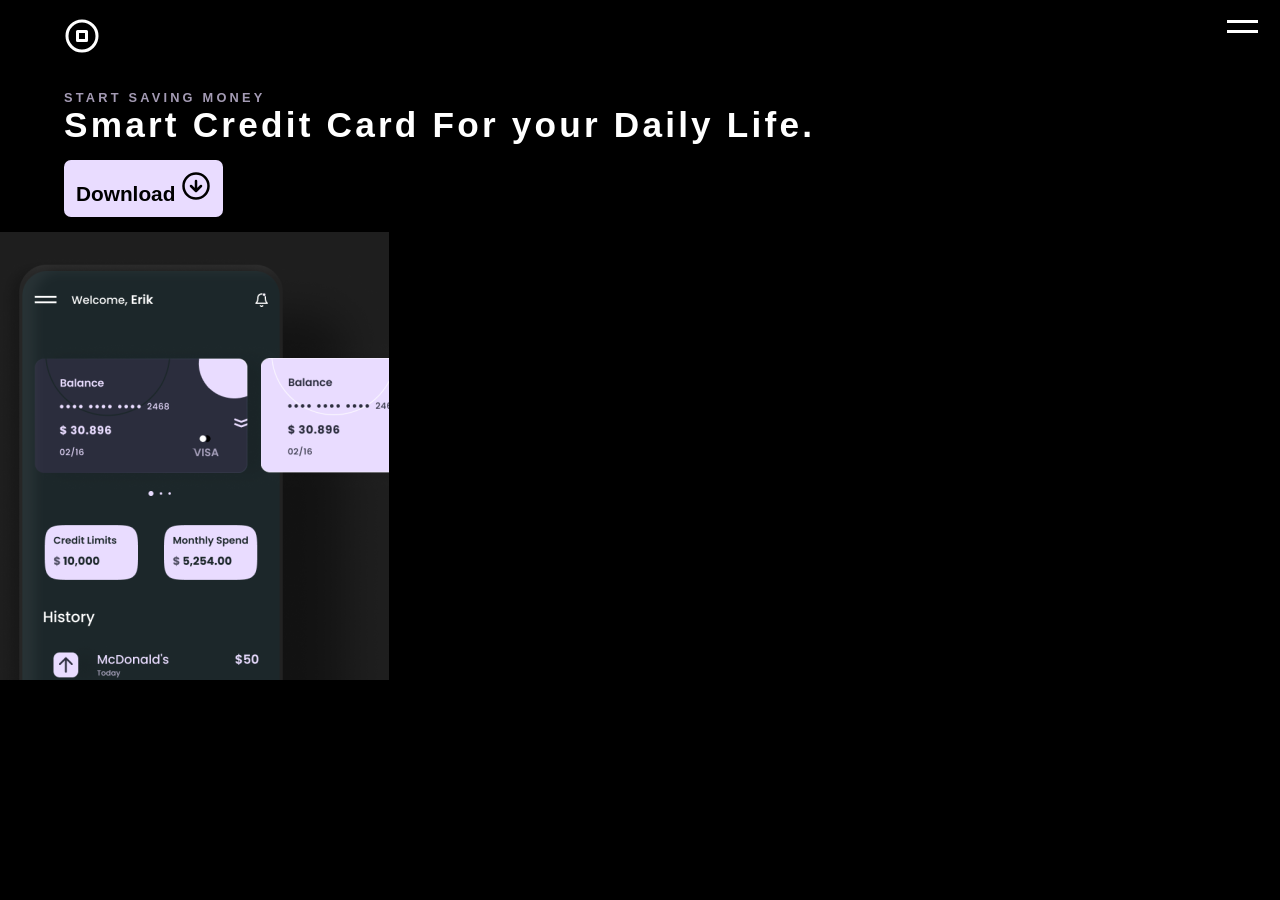
==== payment-landing-page/payment-landing-page/index.html @ d644b0a0 "css styling for mibile" ====
<!DOCTYPE html>
<html lang="en">
<head>
  <meta charset="UTF-8">
  <meta http-equiv="X-UA-Compatible" content="IE=edge">
  <meta name="viewport" content="width=device-width, initial-scale=1.0">
  <link href="style.css" rel="stylesheet">
  <script src="script.js" defer></script>
  <title>Payment Landing Page</title>
</head>
<body>
  <svg xmlns="http://www.w3.org/2000/svg" width="36" height="36" viewBox="0 0 24 24" fill="none" stroke="#fff" stroke-width="2" stroke-linecap="round" stroke-linejoin="round" style="position: absolute;z-index: 2; top: 2vh; left: 5vw;"><circle cx="12" cy="12" r="10"></circle><rect x="9" y="9" width="6" height="6"></rect></svg>
  <div id="myNav" class="overlay">
    <div class="overlay-content">
      <a href="#">About</a>
      <a href="#">Services</a>
      <a href="#">Clients</a>
      <a href="#">Contact</a>
    </div>
  </div>
  <div id="menu" class="btn1" onclick="myFunction(); openNav()">
    <div class="icon-left"></div>
    <div class="icon-right"></div>
  </div>
  <div id="content">
    <p>START SAVING MONEY</p>
    <h1>Smart Credit Card For your Daily Life.</h1>
    <button type="button">Download
      <svg xmlns="http://www.w3.org/2000/svg" width="30" height="30" viewBox="0 0 24 24" fill="none" stroke="#000" stroke-width="2" stroke-linecap="round" stroke-linejoin="round"> <circle cx="12" cy="12" r="10"/><path d="M16 12l-4 4-4-4M12 8v7"/></svg>
    </button>
  </div>
  <img id="hero-image" src="design/Hero Image.png">
</body>
</html>
---- payment-landing-page/payment-landing-page/style.css ----
@import "compass/css3";

:root {
  --menu-color: white;
  --icon-width: 18px;
  --icon-height: 3px;
}

* {
  padding: 0;
  margin: 0;
  box-sizing: border-box;
  font-family: Arial, Helvetica, sans-serif;
}

body {
  background-color: black;
  color: white;
}

#menu::before, #menu::after {
  box-sizing: border-box;
}

.btn1 {
  width: 60px;
  height: 60px;
  transition-duration: 0.5s;
  position: absolute;
  right: 0;
  z-index: 2;
  top: 0;
}

.btn1 .icon-left::after {
  transition-duration: 0.5s;
  position: absolute;
  width: var(--icon-width);
  height: var(--icon-height);
  background-color: var(--menu-color);
  content: "";
  top: 0;
}

.btn1 .icon-left::before {
  transition-duration: 0.5s;
  position: absolute;
  width: var(--icon-width);
  height: var(--icon-height);
  background-color: var(--menu-color);
  content: "";
  top: -10px;
}

.btn1 .icon-left {
  transition-duration: 0.5s;
  position: absolute;
  height: 0;
  width: 30px;
  top: 30px;
  background-color: var(--menu-color);
  right: 23px;
}

.btn1 .icon-right::after {
  transition-duration: 0.5s;
  position: absolute;
  width: var(--icon-width);
  height: var(--icon-height);
  background-color: var(--menu-color);
  content: "";
  top: 0;
}

.btn1 .icon-right::before {
  transition-duration: 0.5s;
  position: absolute;
  width: var(--icon-width);
  height: var(--icon-height);
  background-color: var(--menu-color);
  content: "";
  top: -10px;
}

.btn1 .icon-right {
  transition-duration: 0.5s;
  position: absolute;
  height: 0;
  width: 30px;
  top: 30px;
  background-color: var(--menu-color);
  right: 10px;
}

.btn1.open .icon-left::after {
  transform: rotateZ(-45deg) scaleX(1.2) translate(4px, -4px);
  top: 12px;
}

.btn1.open .icon-left::before {
  transform: rotateZ(45deg) scaleX(1.2) translate(4px, 4px);
  top: -12px;
}

.btn1.open .icon-left {
  transition-duration: 0.5s;
  background: transparent;
}

.btn1.open .icon-right::after {
  transform: rotateZ(45deg) scaleX(1.2) translate(-4px, -4px);
  top: 12px;
}

.btn1.open .icon-right::before {
  transform: rotateZ(-45deg) scaleX(1.2) translate(-4px, 4px);
  top: -12px;
}

.btn1.open .icon-right {
  transition-duration: 0.5s;
  background: transparent;
}

#hero-image {
  max-width: 100vw;
}

.overlay {
  height: 0%;
  width: 100%;
  position: fixed;
  z-index: 1;
  top: 0;
  left: 0;
  background-color: rgb(0,0,0);
  background-color: rgba(0,0,0, 0.9);
  overflow-y: hidden;
  transition: 0.5s;
}

.overlay-content {
  position: relative;
  top: 25%;
  width: 100%;
  text-align: center;
  margin-top: 30px;
}

.overlay a {
  padding: 8px;
  text-decoration: none;
  font-size: 36px;
  color: #818181;
  display: block;
  transition: 0.3s;
}

.overlay a:hover, .overlay a:focus {
  color: #f1f1f1;
}

.overlay {
  position: absolute;
  right: 45px;
  font-size: 60px;
}

@media screen and (max-height: 450px) {
  .overlay {overflow-y: auto;
    font-size: 40px;
    top: 15px;
    right: 35px;}
  .overlay a {font-size: 20px}
}

#content {
  margin: 10vh 5vw 0;
}

div > p {
  color: #e9dcffb4;
  font-size: 0.8rem;
  font-weight: 100;
  letter-spacing: 0.2rem;
  font-weight: 600;
}

div > h1 {
  font-size: 2.2rem;
  letter-spacing: 0.2rem;
}

div > button {
  background-color: #e9dcff;
  padding: 11px 12px;
  border-radius: 7px;
  font-size: 1.3rem;
  margin: 15px 0;
  font-weight: 600;
  border: none;
  cursor: pointer;
  vertical-align: middle;
}
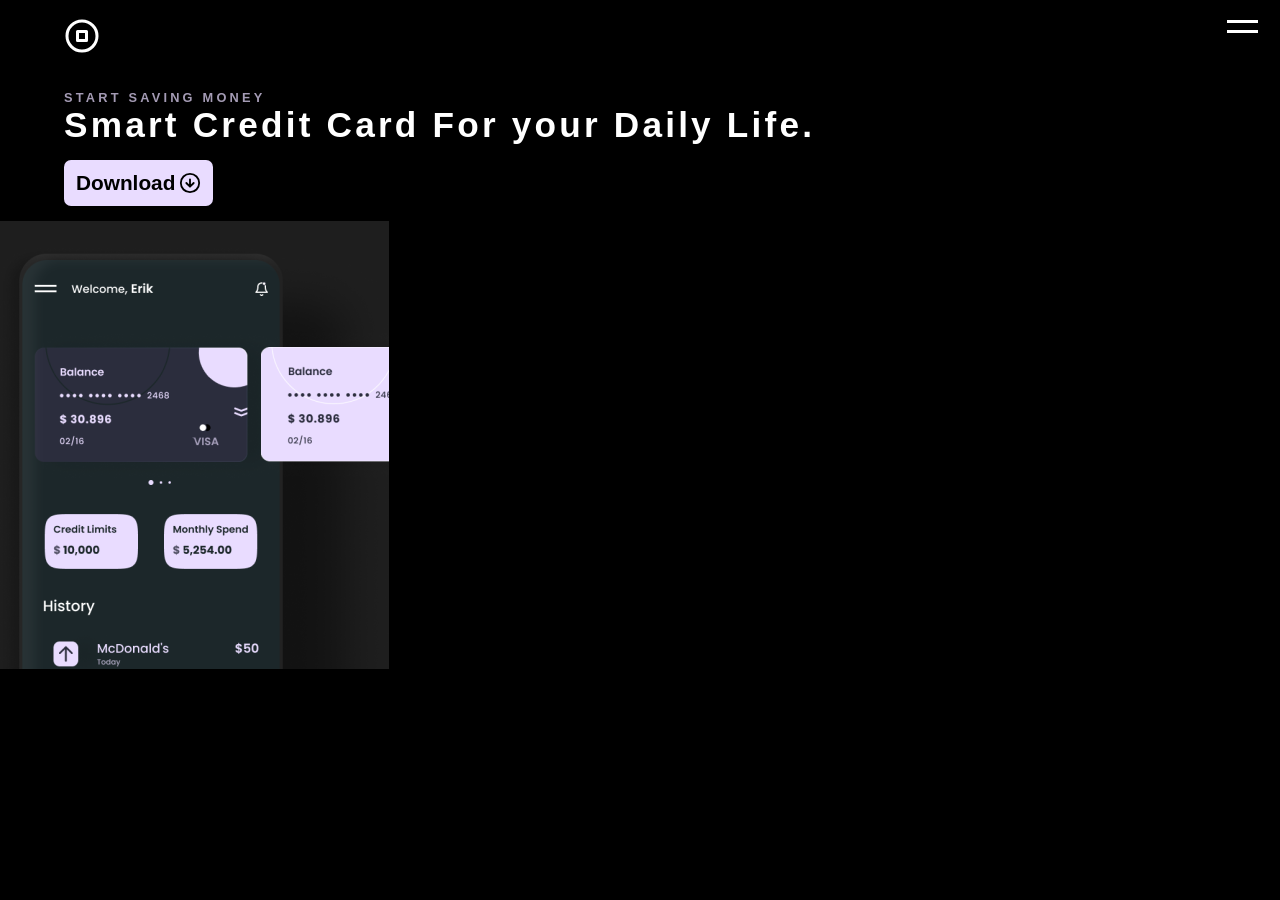
==== commit f5bb7b8b: "mobile overlay styling" ====
--- a/payment-landing-page/payment-landing-page/index.html
+++ b/payment-landing-page/payment-landing-page/index.html
@@ -12,10 +12,13 @@
   <svg xmlns="http://www.w3.org/2000/svg" width="36" height="36" viewBox="0 0 24 24" fill="none" stroke="#fff" stroke-width="2" stroke-linecap="round" stroke-linejoin="round" style="position: absolute;z-index: 2; top: 2vh; left: 5vw;"><circle cx="12" cy="12" r="10"></circle><rect x="9" y="9" width="6" height="6"></rect></svg>
   <div id="myNav" class="overlay">
     <div class="overlay-content">
-      <a href="#">About</a>
-      <a href="#">Services</a>
-      <a href="#">Clients</a>
-      <a href="#">Contact</a>
+      <a href="#">Features</a>
+      <a href="#">Pricing</a>
+      <a href="#">Help</a>
+      <a href="#">Blog</a>
+      <a href="#">About us</a>
+      <a href="#">Log In</a>
+      <a href="#">Sign Up</a>
     </div>
   </div>
   <div id="menu" class="btn1" onclick="myFunction(); openNav()">
@@ -26,7 +29,7 @@
     <p>START SAVING MONEY</p>
     <h1>Smart Credit Card For your Daily Life.</h1>
     <button type="button">Download
-      <svg xmlns="http://www.w3.org/2000/svg" width="30" height="30" viewBox="0 0 24 24" fill="none" stroke="#000" stroke-width="2" stroke-linecap="round" stroke-linejoin="round"> <circle cx="12" cy="12" r="10"/><path d="M16 12l-4 4-4-4M12 8v7"/></svg>
+      <svg xmlns="http://www.w3.org/2000/svg" width="22" height="22" viewBox="0 0 24 24" fill="none" stroke="#000" stroke-width="2" stroke-linecap="round" stroke-linejoin="round" style="margin-left: 4px;"> <circle cx="12" cy="12" r="10"/><path d="M16 12l-4 4-4-4M12 8v7"/></svg>
     </button>
   </div>
   <img id="hero-image" src="design/Hero Image.png">
--- a/payment-landing-page/payment-landing-page/style.css
+++ b/payment-landing-page/payment-landing-page/style.css
@@ -134,30 +134,35 @@
   top: 0;
   left: 0;
   background-color: rgb(0,0,0);
-  background-color: rgba(0,0,0, 0.9);
   overflow-y: hidden;
   transition: 0.5s;
 }
 
 .overlay-content {
   position: relative;
-  top: 25%;
+  top: 10vh;
   width: 100%;
-  text-align: center;
   margin-top: 30px;
+  display: flex;
+  flex-direction: column;
+  gap: 0.4em;
 }
 
 .overlay a {
-  padding: 8px;
+  padding: 11px 12px;
   text-decoration: none;
-  font-size: 36px;
-  color: #818181;
+  font-size: 1.7rem;
+  color: #ffffff;
   display: block;
   transition: 0.3s;
+  margin: 0 5vw;
+  letter-spacing: 0.1rem;
 }
 
 .overlay a:hover, .overlay a:focus {
-  color: #f1f1f1;
+  background-color: #e9dcff;
+  color: black;
+  border-radius: 7px;
 }
 
 .overlay {
@@ -200,5 +205,7 @@
   font-weight: 600;
   border: none;
   cursor: pointer;
-  vertical-align: middle;
+  display: flex;
+  justify-content: center;
+  align-items: center;
 }
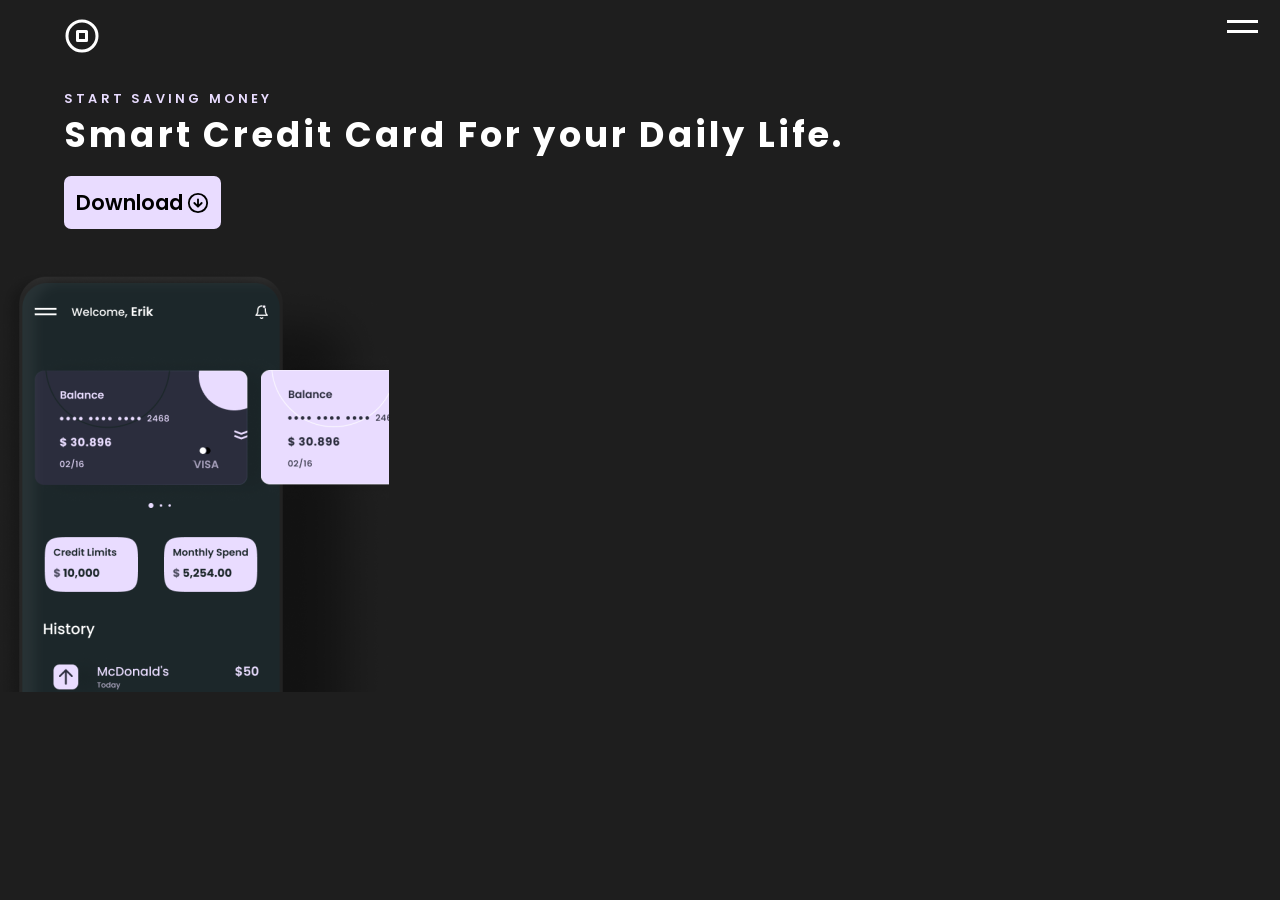
==== commit 4f4504a8: "colors changes to match designer request" ====
--- a/payment-landing-page/payment-landing-page/index.html
+++ b/payment-landing-page/payment-landing-page/index.html
@@ -5,6 +5,9 @@
   <meta http-equiv="X-UA-Compatible" content="IE=edge">
   <meta name="viewport" content="width=device-width, initial-scale=1.0">
   <link href="style.css" rel="stylesheet">
+  <link rel="preconnect" href="https://fonts.googleapis.com">
+  <link rel="preconnect" href="https://fonts.gstatic.com" crossorigin>
+  <link href="https://fonts.googleapis.com/css2?family=Poppins:ital,wght@0,100;0,200;0,300;0,400;0,500;0,600;0,700;0,800;0,900;1,100;1,200;1,300;1,400;1,500;1,600;1,700;1,800;1,900&display=swap" rel="stylesheet">
   <script src="script.js" defer></script>
   <title>Payment Landing Page</title>
 </head>
--- a/payment-landing-page/payment-landing-page/style.css
+++ b/payment-landing-page/payment-landing-page/style.css
@@ -4,22 +4,29 @@
   --menu-color: white;
   --icon-width: 18px;
   --icon-height: 3px;
+  --button-BG-color: #E9DCFF;
+  --app-BG-color: #1E1E1E;
 }
 
 * {
   padding: 0;
   margin: 0;
   box-sizing: border-box;
-  font-family: Arial, Helvetica, sans-serif;
-}
-
-body {
+  font-family: "Poppins", sans-serif;
+  background-color: var(--app-BG-color);
+}
+
+body {--BG-color
   background-color: black;
   color: white;
 }
 
 #menu::before, #menu::after {
   box-sizing: border-box;
+}
+
+svg {
+  display: inline-block;
 }
 
 .btn1 {
@@ -121,6 +128,7 @@
   transition-duration: 0.5s;
   background: transparent;
 }
+  
 
 #hero-image {
   max-width: 100vw;
@@ -128,12 +136,11 @@
 
 .overlay {
   height: 0%;
-  width: 100%;
+  width: 100vw;
   position: fixed;
   z-index: 1;
   top: 0;
   left: 0;
-  background-color: rgb(0,0,0);
   overflow-y: hidden;
   transition: 0.5s;
 }
@@ -149,18 +156,18 @@
 }
 
 .overlay a {
-  padding: 11px 12px;
+  padding: 0 11px;
   text-decoration: none;
-  font-size: 1.7rem;
+  font-size: 1.5rem;
+  font-weight: 600;
   color: #ffffff;
   display: block;
   transition: 0.3s;
   margin: 0 5vw;
-  letter-spacing: 0.1rem;
 }
 
 .overlay a:hover, .overlay a:focus {
-  background-color: #e9dcff;
+  background-color: var(--button-BG-color);
   color: black;
   border-radius: 7px;
 }
@@ -169,14 +176,7 @@
   position: absolute;
   right: 45px;
   font-size: 60px;
-}
-
-@media screen and (max-height: 450px) {
-  .overlay {overflow-y: auto;
-    font-size: 40px;
-    top: 15px;
-    right: 35px;}
-  .overlay a {font-size: 20px}
+  border-radius: 7px;
 }
 
 #content {
@@ -184,7 +184,7 @@
 }
 
 div > p {
-  color: #e9dcffb4;
+  color: var(--button-BG-color);
   font-size: 0.8rem;
   font-weight: 100;
   letter-spacing: 0.2rem;
@@ -197,7 +197,7 @@
 }
 
 div > button {
-  background-color: #e9dcff;
+  background-color: var(--button-BG-color);
   padding: 11px 12px;
   border-radius: 7px;
   font-size: 1.3rem;
@@ -208,4 +208,38 @@
   display: flex;
   justify-content: center;
   align-items: center;
+}
+
+svg {
+  background: initial;
+}
+@media screen and (min-width: 1300px) {
+  #menu {
+    display: none;
+  }
+
+  .overlay-content {
+    flex-direction: row;
+    gap: 0;
+  }
+
+  .overlay a {
+    font-size: 1.2rem;
+    font-weight: 600;
+  }
+
+  .overlay a:hover, .overlay a:focus {
+    background-color: inherit;
+    color: var(--button-BG-color);
+    border-radius: none;
+  }
+
+  #myNav {
+    border: 2px solid red;
+    height: 10vh;
+  }
+
+  .overlay {
+    overflow: auto;
+  }
 }
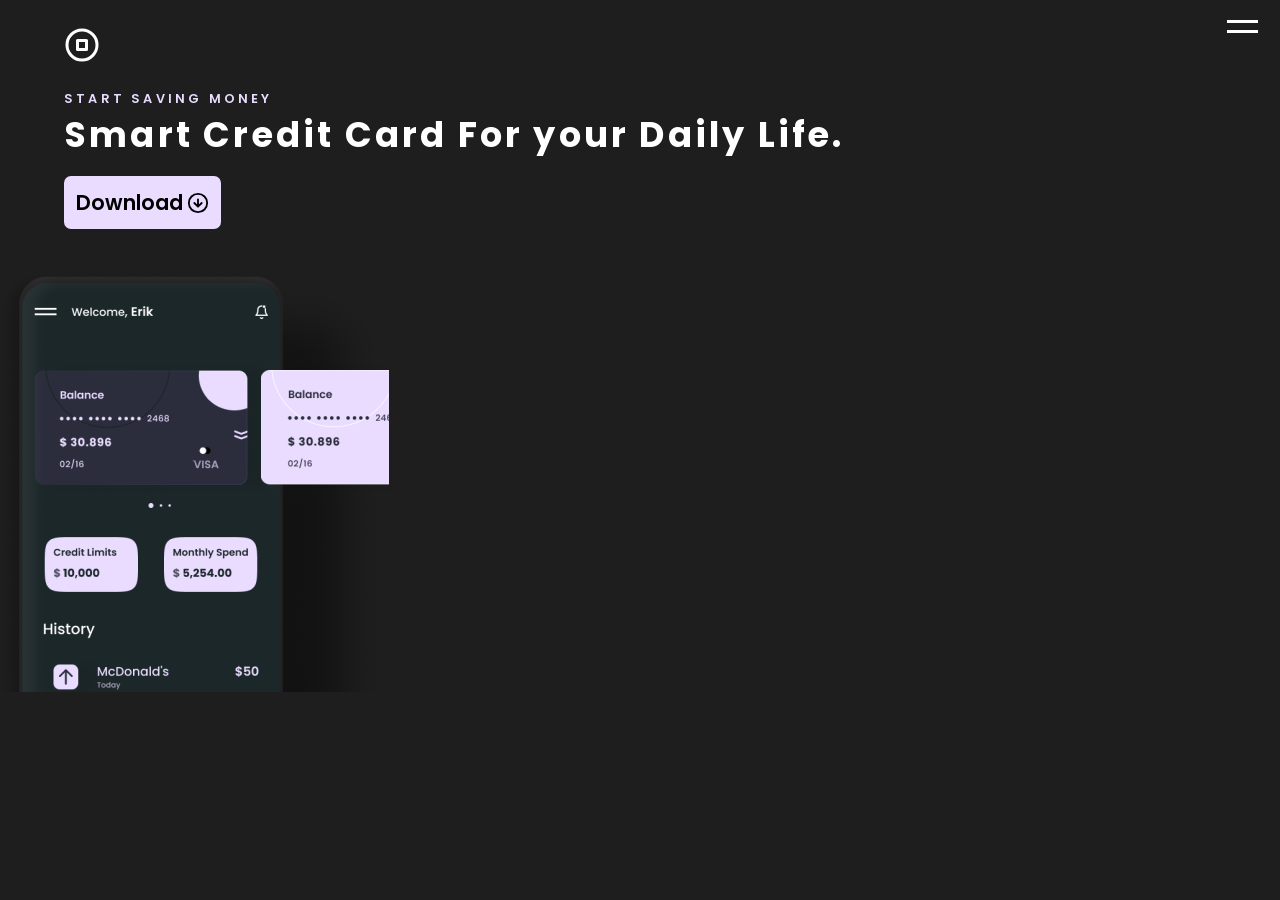
==== commit 216d1917: "navigation bar flex and svg logo changed" ====
--- a/payment-landing-page/payment-landing-page/index.html
+++ b/payment-landing-page/payment-landing-page/index.html
@@ -12,7 +12,7 @@
   <title>Payment Landing Page</title>
 </head>
 <body>
-  <svg xmlns="http://www.w3.org/2000/svg" width="36" height="36" viewBox="0 0 24 24" fill="none" stroke="#fff" stroke-width="2" stroke-linecap="round" stroke-linejoin="round" style="position: absolute;z-index: 2; top: 2vh; left: 5vw;"><circle cx="12" cy="12" r="10"></circle><rect x="9" y="9" width="6" height="6"></rect></svg>
+  <svg xmlns="http://www.w3.org/2000/svg" width="36" height="36" viewBox="0 0 24 24" fill="none" stroke="#fff" stroke-width="2" stroke-linecap="round" stroke-linejoin="round" style="position: absolute;z-index: 2; top: 3vh; left: 5vw;"><circle cx="12" cy="12" r="10"></circle><rect x="9" y="9" width="6" height="6"></rect></svg>
   <div id="myNav" class="overlay">
     <div class="overlay-content">
       <a href="#">Features</a>
@@ -20,8 +20,10 @@
       <a href="#">Help</a>
       <a href="#">Blog</a>
       <a href="#">About us</a>
-      <a href="#">Log In</a>
-      <a href="#">Sign Up</a>
+      <div class="account-buttons">
+        <a href="#">Log In</a>
+        <a href="#">Sign Up</a>
+      </div>
     </div>
   </div>
   <div id="menu" class="btn1" onclick="myFunction(); openNav()">
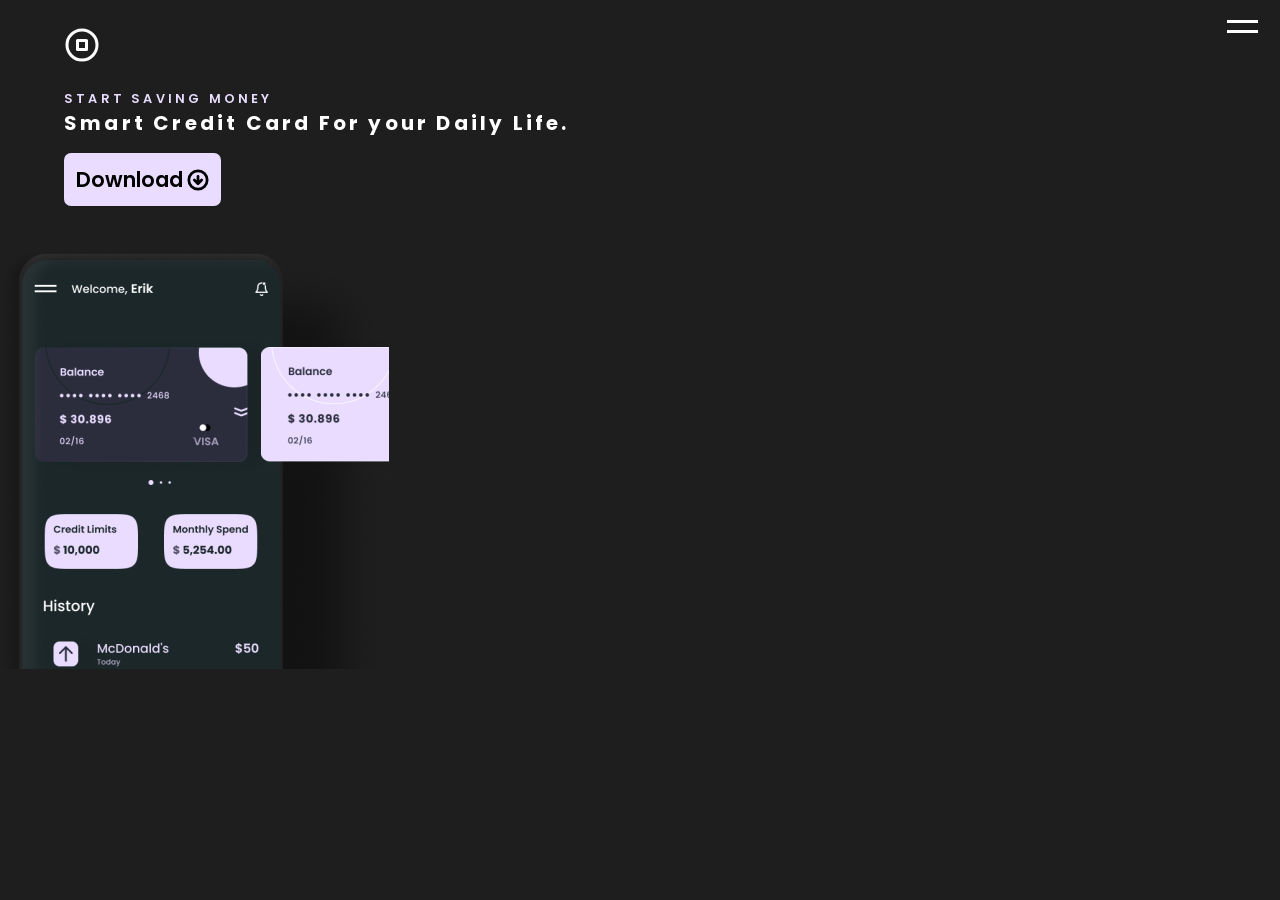
==== commit 3de7127f: "id content font adjustments" ====
--- a/payment-landing-page/payment-landing-page/index.html
+++ b/payment-landing-page/payment-landing-page/index.html
@@ -34,7 +34,7 @@
     <p>START SAVING MONEY</p>
     <h1>Smart Credit Card For your Daily Life.</h1>
     <button type="button">Download
-      <svg xmlns="http://www.w3.org/2000/svg" width="22" height="22" viewBox="0 0 24 24" fill="none" stroke="#000" stroke-width="2" stroke-linecap="round" stroke-linejoin="round" style="margin-left: 4px;"> <circle cx="12" cy="12" r="10"/><path d="M16 12l-4 4-4-4M12 8v7"/></svg>
+      <svg xmlns="http://www.w3.org/2000/svg" width="22" height="22" viewBox="0 0 24 24" fill="none" stroke="#000" stroke-width="3" stroke-linecap="round" stroke-linejoin="round" style="margin-left: 4px;"> <circle cx="12" cy="12" r="10"/><path d="M16 12l-4 4-4-4M12 8v7"/></svg>
     </button>
   </div>
   <img id="hero-image" src="design/Hero Image.png">
--- a/payment-landing-page/payment-landing-page/style.css
+++ b/payment-landing-page/payment-landing-page/style.css
@@ -191,8 +191,8 @@
   font-weight: 600;
 }
 
-div > h1 {
-  font-size: 2.2rem;
+#content > h1 {
+  font-size: 20px;
   letter-spacing: 0.2rem;
 }
 
@@ -220,13 +220,18 @@
 
   .overlay-content {
     flex-direction: row;
-    gap: 0;
-  }
-
-  .overlay a {
+    justify-content: center;
+    gap: 3vw;
+    top: 0;
+    margin-top: 3.5vh;
+  }
+
+  .overlay-content  a {
     font-size: 1.2rem;
     font-weight: 600;
-  }
+    margin: 0;
+  }
+
 
   .overlay a:hover, .overlay a:focus {
     background-color: inherit;
@@ -235,11 +240,38 @@
   }
 
   #myNav {
-    border: 2px solid red;
     height: 10vh;
   }
 
   .overlay {
     overflow: auto;
   }
+
+  body > svg {
+    width: 48px;
+    height: 48px;
+  }
+
+  .account-buttons {
+    display: flex;
+    justify-content: flex-end;
+    flex-grow: 2;
+  }
+
+  #content {
+    max-width: 542px;
+    margin-top: 25vh;
+  }
+
+  #content > p {
+    font-size: 1rem;
+  }
+
+  #content > h1 {
+    font-size: 3rem;
+  }
+
+  #content > button {
+    font-size: 1.6rem;
+  }
 }
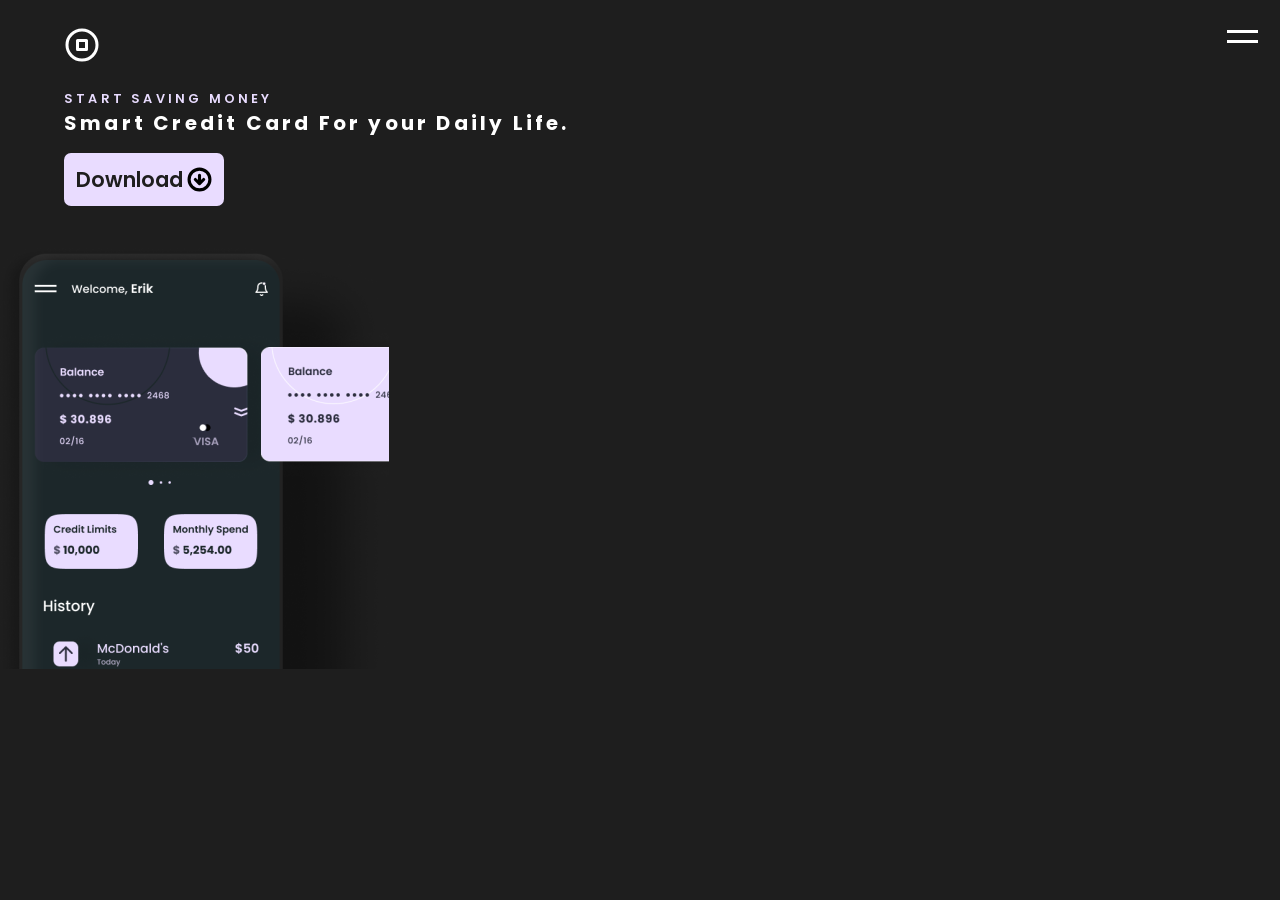
==== commit dcf44788: "mobile app correction" ====
--- a/payment-landing-page/payment-landing-page/index.html
+++ b/payment-landing-page/payment-landing-page/index.html
@@ -34,7 +34,7 @@
     <p>START SAVING MONEY</p>
     <h1>Smart Credit Card For your Daily Life.</h1>
     <button type="button">Download
-      <svg xmlns="http://www.w3.org/2000/svg" width="22" height="22" viewBox="0 0 24 24" fill="none" stroke="#000" stroke-width="3" stroke-linecap="round" stroke-linejoin="round" style="margin-left: 4px;"> <circle cx="12" cy="12" r="10"/><path d="M16 12l-4 4-4-4M12 8v7"/></svg>
+      <svg xmlns="http://www.w3.org/2000/svg" width="25" height="25" viewBox="0 0 24 24" fill="none" stroke="#000" stroke-width="3" stroke-linecap="round" stroke-linejoin="round" style="margin-left: 4px;"> <circle cx="12" cy="12" r="10"/><path d="M16 12l-4 4-4-4M12 8v7"/></svg>
     </button>
   </div>
   <img id="hero-image" src="design/Hero Image.png">
--- a/payment-landing-page/payment-landing-page/style.css
+++ b/payment-landing-page/payment-landing-page/style.css
@@ -14,11 +14,7 @@
   box-sizing: border-box;
   font-family: "Poppins", sans-serif;
   background-color: var(--app-BG-color);
-}
-
-body {--BG-color
-  background-color: black;
-  color: white;
+  color: var(--menu-color);
 }
 
 #menu::before, #menu::after {
@@ -27,6 +23,7 @@
 
 svg {
   display: inline-block;
+  background: initial;
 }
 
 .btn1 {
@@ -64,7 +61,7 @@
   position: absolute;
   height: 0;
   width: 30px;
-  top: 30px;
+  top: 40px;
   background-color: var(--menu-color);
   right: 23px;
 }
@@ -94,7 +91,7 @@
   position: absolute;
   height: 0;
   width: 30px;
-  top: 30px;
+  top: 40px;
   background-color: var(--menu-color);
   right: 10px;
 }
@@ -153,30 +150,31 @@
   display: flex;
   flex-direction: column;
   gap: 0.4em;
+  align-items: baseline;
 }
 
 .overlay a {
-  padding: 0 11px;
-  text-decoration: none;
+  padding: 5px 11px;
+  text-decoration: none;    
   font-size: 1.5rem;
-  font-weight: 600;
+  font-weight: 500;
   color: #ffffff;
   display: block;
   transition: 0.3s;
-  margin: 0 5vw;
+  margin: 0 3vw;
+  border-radius: 7px;
+  width: 90vw;
 }
 
 .overlay a:hover, .overlay a:focus {
   background-color: var(--button-BG-color);
   color: black;
-  border-radius: 7px;
 }
 
 .overlay {
   position: absolute;
   right: 45px;
   font-size: 60px;
-  border-radius: 7px;
 }
 
 #content {
@@ -198,6 +196,7 @@
 
 div > button {
   background-color: var(--button-BG-color);
+  color: var(--app-BG-color);
   padding: 11px 12px;
   border-radius: 7px;
   font-size: 1.3rem;
@@ -210,8 +209,17 @@
   align-items: center;
 }
 
-svg {
-  background: initial;
+.account-buttons {
+  display: flex;
+  gap: 0.4em;
+}
+
+.account-buttons + a {
+  margin-bottom: 0.4em;
+}
+
+.account-buttons > a {
+  margin: 0;
 }
 @media screen and (min-width: 1300px) {
   #menu {
@@ -233,10 +241,9 @@
   }
 
 
-  .overlay a:hover, .overlay a:focus {
+  .overlay-content a:hover, .overlay-content a:focus {
     background-color: inherit;
     color: var(--button-BG-color);
-    border-radius: none;
   }
 
   #myNav {
@@ -253,9 +260,16 @@
   }
 
   .account-buttons {
-    display: flex;
     justify-content: flex-end;
-    flex-grow: 2;
+    gap: 2vw;
+  }
+
+  .account-buttons > a {
+    background-color: var(--button-BG-color);
+    padding: 11px 12px;
+    color: initial;
+    flex-basis: 0;
+    flex-grow: 1;
   }
 
   #content {
@@ -265,6 +279,7 @@
 
   #content > p {
     font-size: 1rem;
+    font-weight: 500;
   }
 
   #content > h1 {
@@ -272,6 +287,7 @@
   }
 
   #content > button {
-    font-size: 1.6rem;
+    font-size: 1.5rem;
+    font-weight: 700;
   }
 }
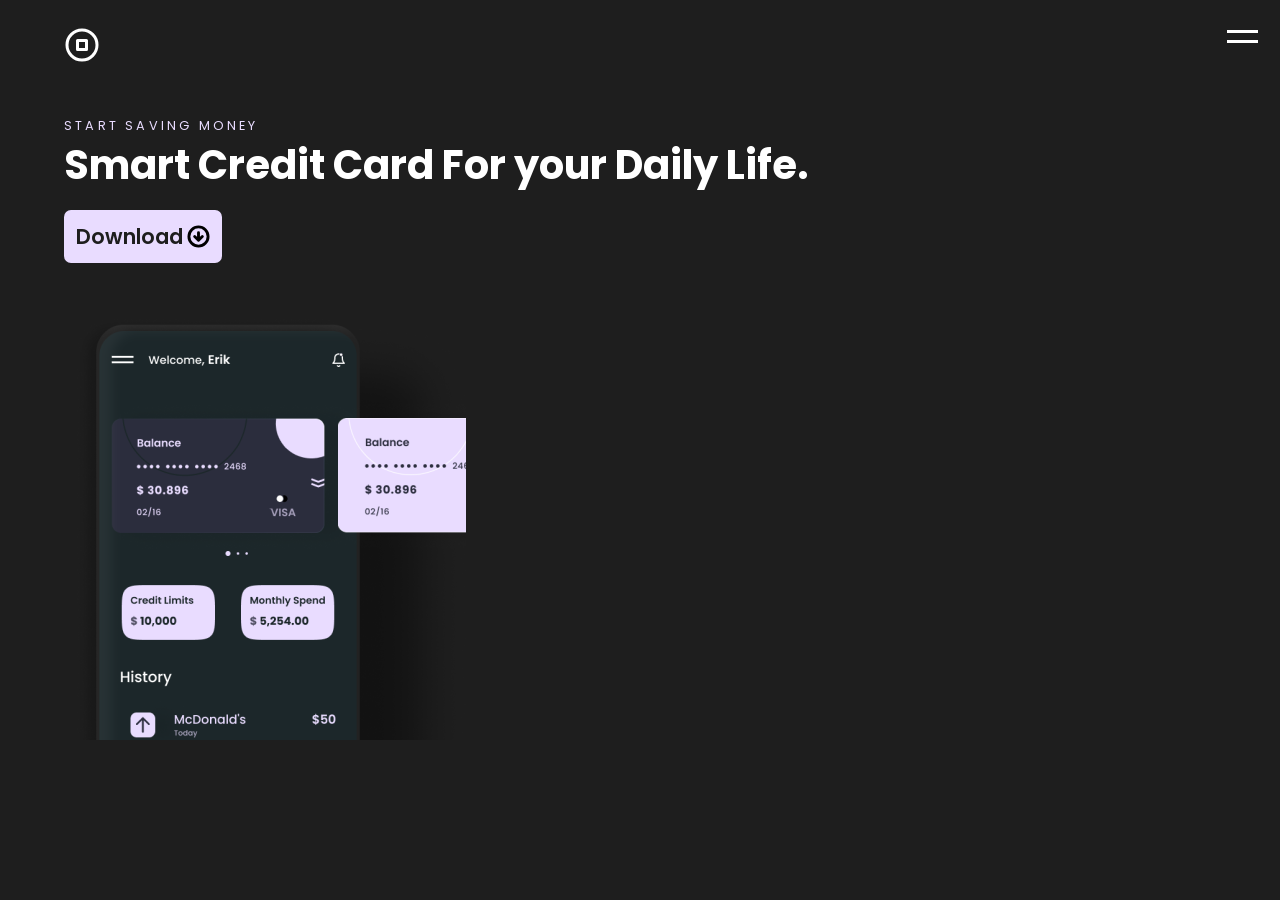
==== commit be8b2b88: "best version" ====
--- a/payment-landing-page/payment-landing-page/index.html
+++ b/payment-landing-page/payment-landing-page/index.html
@@ -34,7 +34,7 @@
     <p>START SAVING MONEY</p>
     <h1>Smart Credit Card For your Daily Life.</h1>
     <button type="button">Download
-      <svg xmlns="http://www.w3.org/2000/svg" width="25" height="25" viewBox="0 0 24 24" fill="none" stroke="#000" stroke-width="3" stroke-linecap="round" stroke-linejoin="round" style="margin-left: 4px;"> <circle cx="12" cy="12" r="10"/><path d="M16 12l-4 4-4-4M12 8v7"/></svg>
+      <svg xmlns="http://www.w3.org/2000/svg" width="23" height="23" viewBox="0 0 24 24" fill="none" stroke="#000" stroke-width="3" stroke-linecap="round" stroke-linejoin="round" style="margin-left: 4px;"> <circle cx="12" cy="12" r="10"/><path d="M16 12l-4 4-4-4M12 8v7"/></svg>
     </button>
   </div>
   <img id="hero-image" src="design/Hero Image.png">
--- a/payment-landing-page/payment-landing-page/style.css
+++ b/payment-landing-page/payment-landing-page/style.css
@@ -128,18 +128,21 @@
   
 
 #hero-image {
-  max-width: 100vw;
+  max-width: 94vw;
+  margin-left: 6vw;
+  margin-top: 1.5vh;
 }
 
 .overlay {
   height: 0%;
   width: 100vw;
-  position: fixed;
   z-index: 1;
   top: 0;
   left: 0;
   overflow-y: hidden;
   transition: 0.5s;
+  position: absolute;
+  font-size: 60px;
 }
 
 .overlay-content {
@@ -171,27 +174,19 @@
   color: black;
 }
 
-.overlay {
-  position: absolute;
-  right: 45px;
-  font-size: 60px;
-}
-
 #content {
-  margin: 10vh 5vw 0;
+  margin: 13vh 5vw 0;
 }
 
 div > p {
   color: var(--button-BG-color);
   font-size: 0.8rem;
-  font-weight: 100;
+  font-weight: 400;
   letter-spacing: 0.2rem;
-  font-weight: 600;
 }
 
 #content > h1 {
-  font-size: 20px;
-  letter-spacing: 0.2rem;
+  font-size: 2.5rem;
 }
 
 div > button {
@@ -211,11 +206,8 @@
 
 .account-buttons {
   display: flex;
+  flex-direction: column;
   gap: 0.4em;
-}
-
-.account-buttons + a {
-  margin-bottom: 0.4em;
 }
 
 .account-buttons > a {
@@ -238,6 +230,7 @@
     font-size: 1.2rem;
     font-weight: 600;
     margin: 0;
+    width: auto;
   }
 
 
@@ -247,11 +240,12 @@
   }
 
   #myNav {
-    height: 10vh;
+    height: 15vh;
   }
 
   .overlay {
     overflow: auto;
+    margin-left: 8vw;
   }
 
   body > svg {
@@ -260,21 +254,25 @@
   }
 
   .account-buttons {
-    justify-content: flex-end;
-    gap: 2vw;
+    margin-left: 9vw;
+    flex-direction: row;
+    gap: 0.9vw;
   }
 
   .account-buttons > a {
     background-color: var(--button-BG-color);
-    padding: 11px 12px;
     color: initial;
-    flex-basis: 0;
-    flex-grow: 1;
+    flex: 1;
+    white-space: nowrap;
+    width: 10vw;
+    padding: 1.5vh 0;
+    text-align: center;
+    font-size: 1.4rem;
   }
 
   #content {
     max-width: 542px;
-    margin-top: 25vh;
+    margin-top: 40vh;
   }
 
   #content > p {
@@ -283,11 +281,20 @@
   }
 
   #content > h1 {
-    font-size: 3rem;
+    font-size: 3.2rem;
+    font-weight: 600;
   }
 
   #content > button {
     font-size: 1.5rem;
     font-weight: 700;
+    margin-top: 25px;
+  }
+
+  #hero-image {
+    position: absolute;
+    max-width: 40vw;
+    top: 20vh;
+    right: 10vw;
   }
 }
